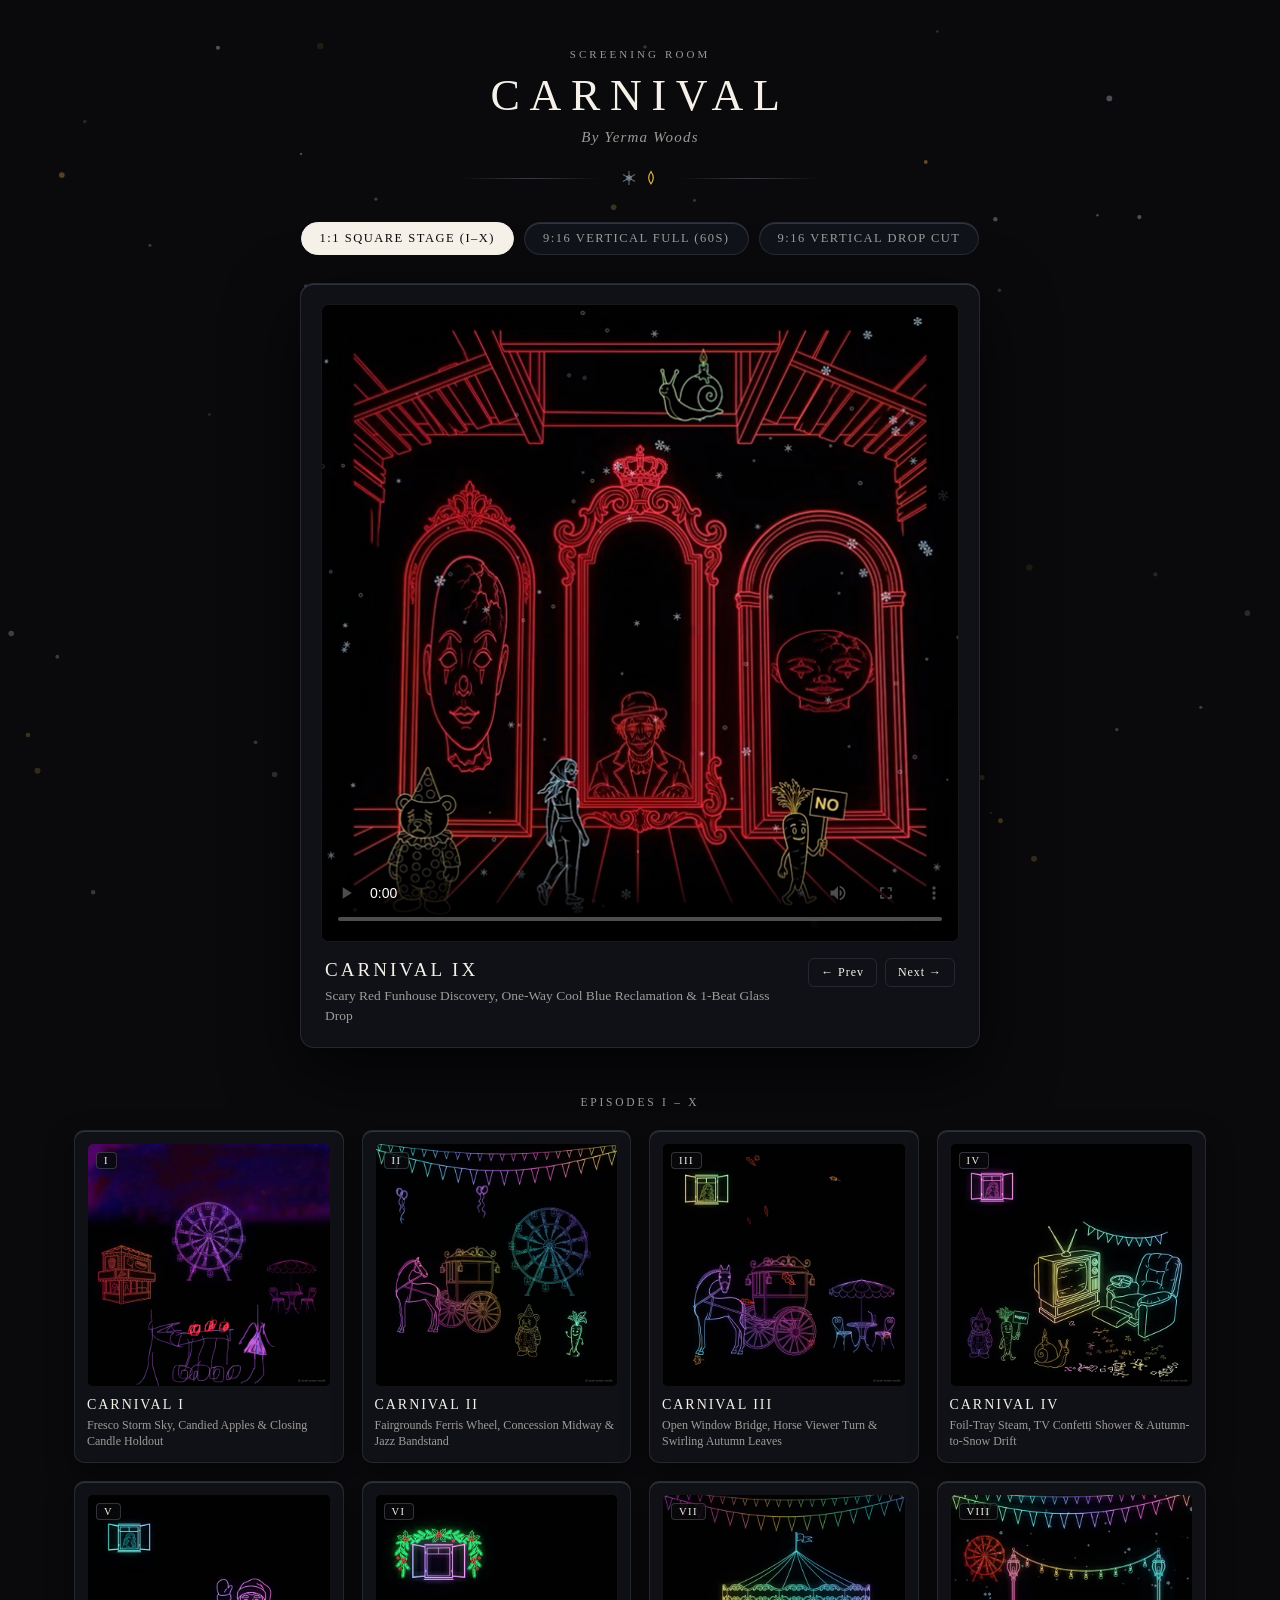
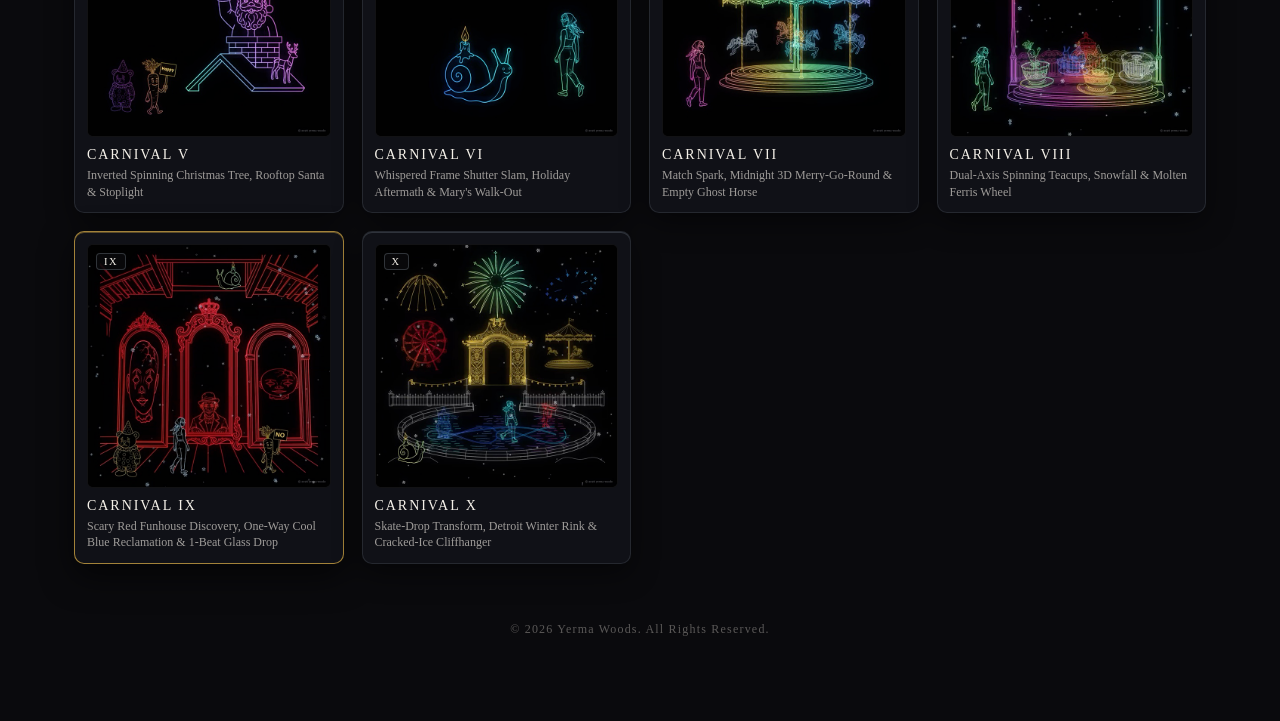
==== carnival/index.html @ bf625c9c "Add unlisted /carnival/ screening room (Carnival I-X)" ====
<!DOCTYPE html>
<html lang="en">
<head>
  <meta charset="UTF-8" />
  <meta name="viewport" content="width=device-width, initial-scale=1.0" />
  <meta name="robots" content="noindex, nofollow, noarchive" />
  <title>CARNIVAL — Screening Room | Yerma Woods</title>
  <meta name="description" content="Private Screening Room for CARNIVAL I–X by Yerma Woods." />
  <meta property="og:title" content="CARNIVAL — Screening Room | Yerma Woods" />
  <meta property="og:description" content="Music-first hollow-line chiaroscuro animation series by Yerma Woods." />
  <meta property="og:type" content="website" />
  <meta property="og:url" content="https://quietprotest.org/carnival/" />
  <meta property="og:image" content="https://quietprotest.org/carnival/posters/sq_IX.jpg" />
  <style>
    :root {
      --bg: #0a0a0d;
      --card-bg: #101117;
      --ink: #f5f1e9;
      --muted: rgba(245, 241, 233, 0.62);
      --faint: rgba(245, 241, 233, 0.34);
      --frost-rim: rgba(210, 228, 245, 0.16);
      --frost-border: rgba(210, 228, 245, 0.11);
      --gold: #e8b84b;
      --ice: #8ec8ff;
    }

    * { box-sizing: border-box; margin: 0; padding: 0; }

    body {
      background: var(--bg);
      color: var(--ink);
      font-family: Georgia, "Times New Roman", serif;
      min-height: 100vh;
      overflow-x: hidden;
      -webkit-font-smoothing: antialiased;
    }

    #fireflyCanvas {
      position: fixed;
      inset: 0;
      width: 100vw;
      height: 100vh;
      pointer-events: none;
      z-index: 0;
      opacity: 0.85;
      transition: opacity 0.6s ease;
    }
    body.is-playing #fireflyCanvas {
      opacity: 0.18;
    }

    .shell {
      position: relative;
      z-index: 1;
      max-width: 1180px;
      margin: 0 auto;
      padding: 48px 24px 84px;
    }

    header {
      text-align: center;
      margin-bottom: 34px;
    }

    .eyebrow {
      font-size: 11px;
      letter-spacing: 0.28em;
      text-transform: uppercase;
      color: var(--muted);
      margin-bottom: 10px;
    }

    h1 {
      font-weight: normal;
      font-size: clamp(28px, 4.5vw, 44px);
      letter-spacing: 0.22em;
      color: var(--ink);
      margin-bottom: 8px;
    }

    .byline {
      font-size: 15px;
      letter-spacing: 0.08em;
      color: var(--muted);
      font-style: italic;
    }

    .filigree {
      display: flex;
      align-items: center;
      justify-content: center;
      gap: 16px;
      margin: 22px auto 0;
      max-width: 360px;
      color: rgba(210, 228, 245, 0.42);
    }
    .filigree::before,
    .filigree::after {
      content: "";
      flex: 1;
      height: 1px;
      background: linear-gradient(90deg, transparent, rgba(210, 228, 245, 0.24), transparent);
    }

    .controls-bar {
      display: flex;
      flex-wrap: wrap;
      justify-content: center;
      align-items: center;
      gap: 10px;
      margin-bottom: 28px;
    }

    .pill-btn {
      background: rgba(18, 20, 28, 0.88);
      color: var(--muted);
      border: 1px solid var(--frost-border);
      box-shadow: inset 0 1px 0 var(--frost-rim);
      border-radius: 999px;
      padding: 8px 18px;
      font-family: inherit;
      font-size: 12.5px;
      letter-spacing: 0.12em;
      text-transform: uppercase;
      cursor: pointer;
      transition: all 0.2s ease;
    }
    .pill-btn:hover {
      color: var(--ink);
      border-color: rgba(210, 228, 245, 0.34);
    }
    .pill-btn.active {
      color: var(--bg);
      background: var(--ink);
      border-color: var(--ink);
    }

    .theater-card {
      max-width: 680px;
      margin: 0 auto 48px;
      background: var(--card-bg);
      border: 1px solid var(--frost-border);
      box-shadow: inset 0 1px 0 var(--frost-rim), 0 26px 70px rgba(0, 0, 0, 0.72);
      border-radius: 14px;
      padding: 20px 20px 22px;
      transition: max-width 0.28s ease;
    }
    .theater-card.vertical-stage {
      max-width: 410px;
    }

    .stage-frame {
      position: relative;
      width: 100%;
      aspect-ratio: 1 / 1;
      background: #050507;
      border-radius: 8px;
      overflow: hidden;
      border: 1px solid rgba(255, 255, 255, 0.07);
    }
    .theater-card.vertical-stage .stage-frame {
      aspect-ratio: 9 / 16;
    }

    .stage-frame video {
      width: 100%;
      height: 100%;
      display: block;
      object-fit: contain;
      background: #050507;
    }

    .stage-meta {
      display: flex;
      justify-content: space-between;
      align-items: baseline;
      gap: 16px;
      margin-top: 16px;
      padding: 0 4px;
    }
    .stage-title {
      font-size: 19px;
      letter-spacing: 0.16em;
    }
    .stage-sub {
      font-size: 13.5px;
      color: var(--muted);
      margin-top: 5px;
      line-height: 1.45;
    }
    .stage-nav {
      display: flex;
      gap: 8px;
      flex-shrink: 0;
    }
    .nav-btn {
      background: transparent;
      color: var(--ink);
      border: 1px solid var(--frost-border);
      border-radius: 6px;
      padding: 6px 12px;
      font-family: inherit;
      font-size: 12px;
      letter-spacing: 0.08em;
      cursor: pointer;
    }
    .nav-btn:hover {
      border-color: rgba(232, 184, 75, 0.55);
      color: var(--gold);
    }

    .section-label {
      text-align: center;
      font-size: 11.5px;
      letter-spacing: 0.24em;
      text-transform: uppercase;
      color: var(--muted);
      margin-bottom: 22px;
    }

    .episode-grid {
      display: grid;
      grid-template-columns: repeat(auto-fill, minmax(215px, 1fr));
      gap: 18px;
    }

    .ep-card {
      background: var(--card-bg);
      border: 1px solid var(--frost-border);
      box-shadow: inset 0 1px 0 var(--frost-rim), 0 10px 28px rgba(0, 0, 0, 0.45);
      border-radius: 10px;
      padding: 12px;
      cursor: pointer;
      transition: transform 0.18s ease, border-color 0.18s ease;
    }
    .ep-card:hover {
      transform: translateY(-2px);
      border-color: rgba(210, 228, 245, 0.32);
    }
    .ep-card.current {
      border-color: rgba(232, 184, 75, 0.68);
      box-shadow: inset 0 1px 0 rgba(232, 184, 75, 0.35), 0 12px 32px rgba(0, 0, 0, 0.6);
    }

    .ep-thumb {
      width: 100%;
      aspect-ratio: 1 / 1;
      background: #050507;
      border-radius: 6px;
      overflow: hidden;
      margin-bottom: 10px;
      position: relative;
      border: 1px solid rgba(255, 255, 255, 0.05);
    }
    body.mode-9x16 .ep-thumb {
      aspect-ratio: 9 / 16;
    }
    .ep-thumb img {
      width: 100%;
      height: 100%;
      object-fit: cover;
      display: block;
      user-select: none;
      -webkit-user-drag: none;
    }
    .ep-badge {
      position: absolute;
      top: 8px;
      left: 8px;
      background: rgba(10, 10, 13, 0.82);
      border: 1px solid rgba(210, 228, 245, 0.2);
      border-radius: 4px;
      padding: 2px 7px;
      font-size: 10.5px;
      letter-spacing: 0.14em;
      color: var(--ink);
    }

    .ep-name {
      font-size: 14px;
      letter-spacing: 0.14em;
      margin-bottom: 4px;
    }
    .ep-note {
      font-size: 12px;
      color: var(--muted);
      line-height: 1.38;
    }

    footer {
      text-align: center;
      margin-top: 58px;
      font-size: 12px;
      letter-spacing: 0.1em;
      color: var(--faint);
    }
  </style>
</head>
<body>
  <canvas id="fireflyCanvas" aria-hidden="true"></canvas>

  <main class="shell">
    <header>
      <div class="eyebrow">Screening Room</div>
      <h1>CARNIVAL</h1>
      <div class="byline">By Yerma Woods</div>
      <div class="filigree" aria-hidden="true">
        <svg width="46" height="20" viewBox="0 0 46 20" fill="none" stroke="currentColor" stroke-width="1.15">
          <line x1="12" y1="3" x2="12" y2="17"/>
          <line x1="5.9" y1="6.5" x2="18.1" y2="13.5"/>
          <line x1="18.1" y1="6.5" x2="5.9" y2="13.5"/>
          <circle cx="12" cy="10" r="2.2"/>
          <path d="M34 3.5 C36.8 7.5, 37.5 11.2, 34 15.8 C30.5 11.2, 31.2 7.5, 34 3.5 Z" stroke="#e8b84b"/>
        </svg>
      </div>
    </header>

    <div class="controls-bar" role="group" aria-label="Format selector">
      <button class="pill-btn active" id="btnSquare" type="button">1:1 Square Stage (I–X)</button>
      <button class="pill-btn" id="btnShortFull" type="button">9:16 Vertical Full (60s)</button>
      <button class="pill-btn" id="btnShortDrop" type="button">9:16 Vertical Drop Cut</button>
    </div>

    <section class="theater-card" id="theaterCard" aria-label="Featured screening player">
      <div class="stage-frame">
        <video
          id="mainPlayer"
          controls
          controlsList="nodownload noplaybackrate"
          disablePictureInPicture
          playsinline
          preload="metadata"
          oncontextmenu="return false;"
        ></video>
      </div>
      <div class="stage-meta">
        <div>
          <div class="stage-title" id="stageTitle">CARNIVAL IX</div>
          <div class="stage-sub" id="stageSub">Scary Red Funhouse Discovery, One-Way Cool Blue Reclamation &amp; 1-Beat Glass Drop</div>
        </div>
        <div class="stage-nav">
          <button class="nav-btn" id="prevBtn" type="button">&larr; Prev</button>
          <button class="nav-btn" id="nextBtn" type="button">Next &rarr;</button>
        </div>
      </div>
    </section>

    <div class="section-label">Episodes I – X</div>
    <section class="episode-grid" id="episodeGrid"></section>

    <footer>&copy; 2026 Yerma Woods. All Rights Reserved.</footer>
  </main>

  <script>
    const EPISODES = [
      { roman: "I",    title: "CARNIVAL I",    sub: "Fresco Storm Sky, Candied Apples & Closing Candle Holdout" },
      { roman: "II",   title: "CARNIVAL II",   sub: "Fairgrounds Ferris Wheel, Concession Midway & Jazz Bandstand" },
      { roman: "III",  title: "CARNIVAL III",  sub: "Open Window Bridge, Horse Viewer Turn & Swirling Autumn Leaves" },
      { roman: "IV",   title: "CARNIVAL IV",   sub: "Foil-Tray Steam, TV Confetti Shower & Autumn-to-Snow Drift" },
      { roman: "V",    title: "CARNIVAL V",    sub: "Inverted Spinning Christmas Tree, Rooftop Santa & Stoplight" },
      { roman: "VI",   title: "CARNIVAL VI",   sub: "Whispered Frame Shutter Slam, Holiday Aftermath & Mary's Walk-Out" },
      { roman: "VII",  title: "CARNIVAL VII",  sub: "Match Spark, Midnight 3D Merry-Go-Round & Empty Ghost Horse" },
      { roman: "VIII", title: "CARNIVAL VIII", sub: "Dual-Axis Spinning Teacups, Snowfall & Molten Ferris Wheel" },
      { roman: "IX",   title: "CARNIVAL IX",   sub: "Scary Red Funhouse Discovery, One-Way Cool Blue Reclamation & 1-Beat Glass Drop" },
      { roman: "X",    title: "CARNIVAL X",    sub: "Skate-Drop Transform, Detroit Winter Rink & Cracked-Ice Cliffhanger" }
    ];

    let currentIdx = 8; // Opens directly on Episode IX
    let currentMode = "sq"; // "sq" | "vFull" | "vDrop"

    const mainPlayer = document.getElementById("mainPlayer");
    const stageTitle = document.getElementById("stageTitle");
    const stageSub = document.getElementById("stageSub");
    const theaterCard = document.getElementById("theaterCard");
    const grid = document.getElementById("episodeGrid");

    function srcFor(ep) {
      const r = ep.roman;
      const v = r === "IX" ? "?v=4" : "?v=1";
      if (currentMode === "vFull") return `videos/carnival_${r}_9x16_full.mp4${v}`;
      if (currentMode === "vDrop") return `videos/carnival_${r}_9x16_drop.mp4${v}`;
      return `videos/carnival_${r}_square.mp4${v}`;
    }

    function posterFor(ep) {
      const r = ep.roman;
      const v = r === "IX" ? "?v=4" : "?v=1";
      return currentMode === "sq" ? `posters/sq_${r}.jpg${v}` : `posters/v_${r}.jpg${v}`;
    }

    function renderGrid() {
      grid.innerHTML = "";
      EPISODES.forEach((ep, idx) => {
        const card = document.createElement("article");
        card.className = "ep-card" + (idx === currentIdx ? " current" : "");
        card.innerHTML = `
          <div class="ep-thumb">
            <img src="${posterFor(ep)}" alt="${ep.title}" loading="lazy" draggable="false" oncontextmenu="return false;" />
            <span class="ep-badge">${ep.roman}</span>
          </div>
          <div class="ep-name">${ep.title}</div>
          <div class="ep-note">${ep.sub}</div>
        `;
        card.addEventListener("click", () => selectEpisode(idx, true));
        grid.appendChild(card);
      });
    }

    function selectEpisode(idx, autoplay = false) {
      currentIdx = (idx + EPISODES.length) % EPISODES.length;
      const ep = EPISODES[currentIdx];
      stageTitle.textContent = ep.title;
      stageSub.textContent = ep.sub;
      mainPlayer.poster = posterFor(ep);
      mainPlayer.src = srcFor(ep);
      document.querySelectorAll(".ep-card").forEach((el, i) => {
        el.classList.toggle("current", i === currentIdx);
      });
      if (autoplay) {
        mainPlayer.play().catch(() => {});
      }
    }

    function setMode(mode) {
      currentMode = mode;
      const isVert = mode !== "sq";
      theaterCard.classList.toggle("vertical-stage", isVert);
      document.body.classList.toggle("mode-9x16", isVert);
      document.getElementById("btnSquare").classList.toggle("active", mode === "sq");
      document.getElementById("btnShortFull").classList.toggle("active", mode === "vFull");
      document.getElementById("btnShortDrop").classList.toggle("active", mode === "vDrop");
      renderGrid();
      selectEpisode(currentIdx, false);
    }

    document.getElementById("btnSquare").addEventListener("click", () => setMode("sq"));
    document.getElementById("btnShortFull").addEventListener("click", () => setMode("vFull"));
    document.getElementById("btnShortDrop").addEventListener("click", () => setMode("vDrop"));
    document.getElementById("prevBtn").addEventListener("click", () => selectEpisode(currentIdx - 1, true));
    document.getElementById("nextBtn").addEventListener("click", () => selectEpisode(currentIdx + 1, true));

    mainPlayer.addEventListener("play", () => document.body.classList.add("is-playing"));
    mainPlayer.addEventListener("pause", () => document.body.classList.remove("is-playing"));
    mainPlayer.addEventListener("ended", () => {
      document.body.classList.remove("is-playing");
      if (currentIdx < EPISODES.length - 1) selectEpisode(currentIdx + 1, true);
    });

    renderGrid();
    selectEpisode(currentIdx, false);

    (function initAmbient() {
      if (window.matchMedia && window.matchMedia("(prefers-reduced-motion: reduce)").matches) return;
      const canvas = document.getElementById("fireflyCanvas");
      const ctx = canvas.getContext("2d");
      let W = (canvas.width = window.innerWidth);
      let H = (canvas.height = window.innerHeight);
      window.addEventListener("resize", () => {
        W = canvas.width = window.innerWidth;
        H = canvas.height = window.innerHeight;
      });

      const particles = Array.from({ length: 54 }, (_, i) => {
        const isSnow = i % 3 !== 0;
        return {
          isSnow,
          x: Math.random() * W,
          y: Math.random() * H,
          r: isSnow ? 1.1 + Math.random() * 1.9 : 1.2 + Math.random() * 2.1,
          vy: isSnow ? 0.28 + Math.random() * 0.45 : -(0.16 + Math.random() * 0.28),
          vx: (Math.random() - 0.5) * 0.22,
          phase: Math.random() * Math.PI * 2,
          alpha: isSnow ? 0.22 + Math.random() * 0.34 : 0.18 + Math.random() * 0.32
        };
      });

      function tick(ts) {
        if (!document.body.classList.contains("is-playing")) {
          ctx.clearRect(0, 0, W, H);
          const t = ts * 0.001;
          for (const p of particles) {
            p.x += p.vx + Math.sin(t * 0.7 + p.phase) * 0.16;
            p.y += p.vy;
            if (p.y > H + 8) p.y = -8;
            if (p.y < -8) p.y = H + 8;
            if (p.x > W + 8) p.x = -8;
            if (p.x < -8) p.x = W + 8;
            const pulse = 0.72 + 0.28 * Math.sin(t * 1.4 + p.phase);
            ctx.beginPath();
            ctx.arc(p.x, p.y, p.r, 0, Math.PI * 2);
            ctx.fillStyle = p.isSnow
              ? `rgba(226, 238, 255, ${(p.alpha * pulse).toFixed(3)})`
              : `rgba(236, 184, 82, ${(p.alpha * pulse).toFixed(3)})`;
            ctx.fill();
          }
        }
        requestAnimationFrame(tick);
      }
      requestAnimationFrame(tick);
    })();
  </script>
</body>
</html>
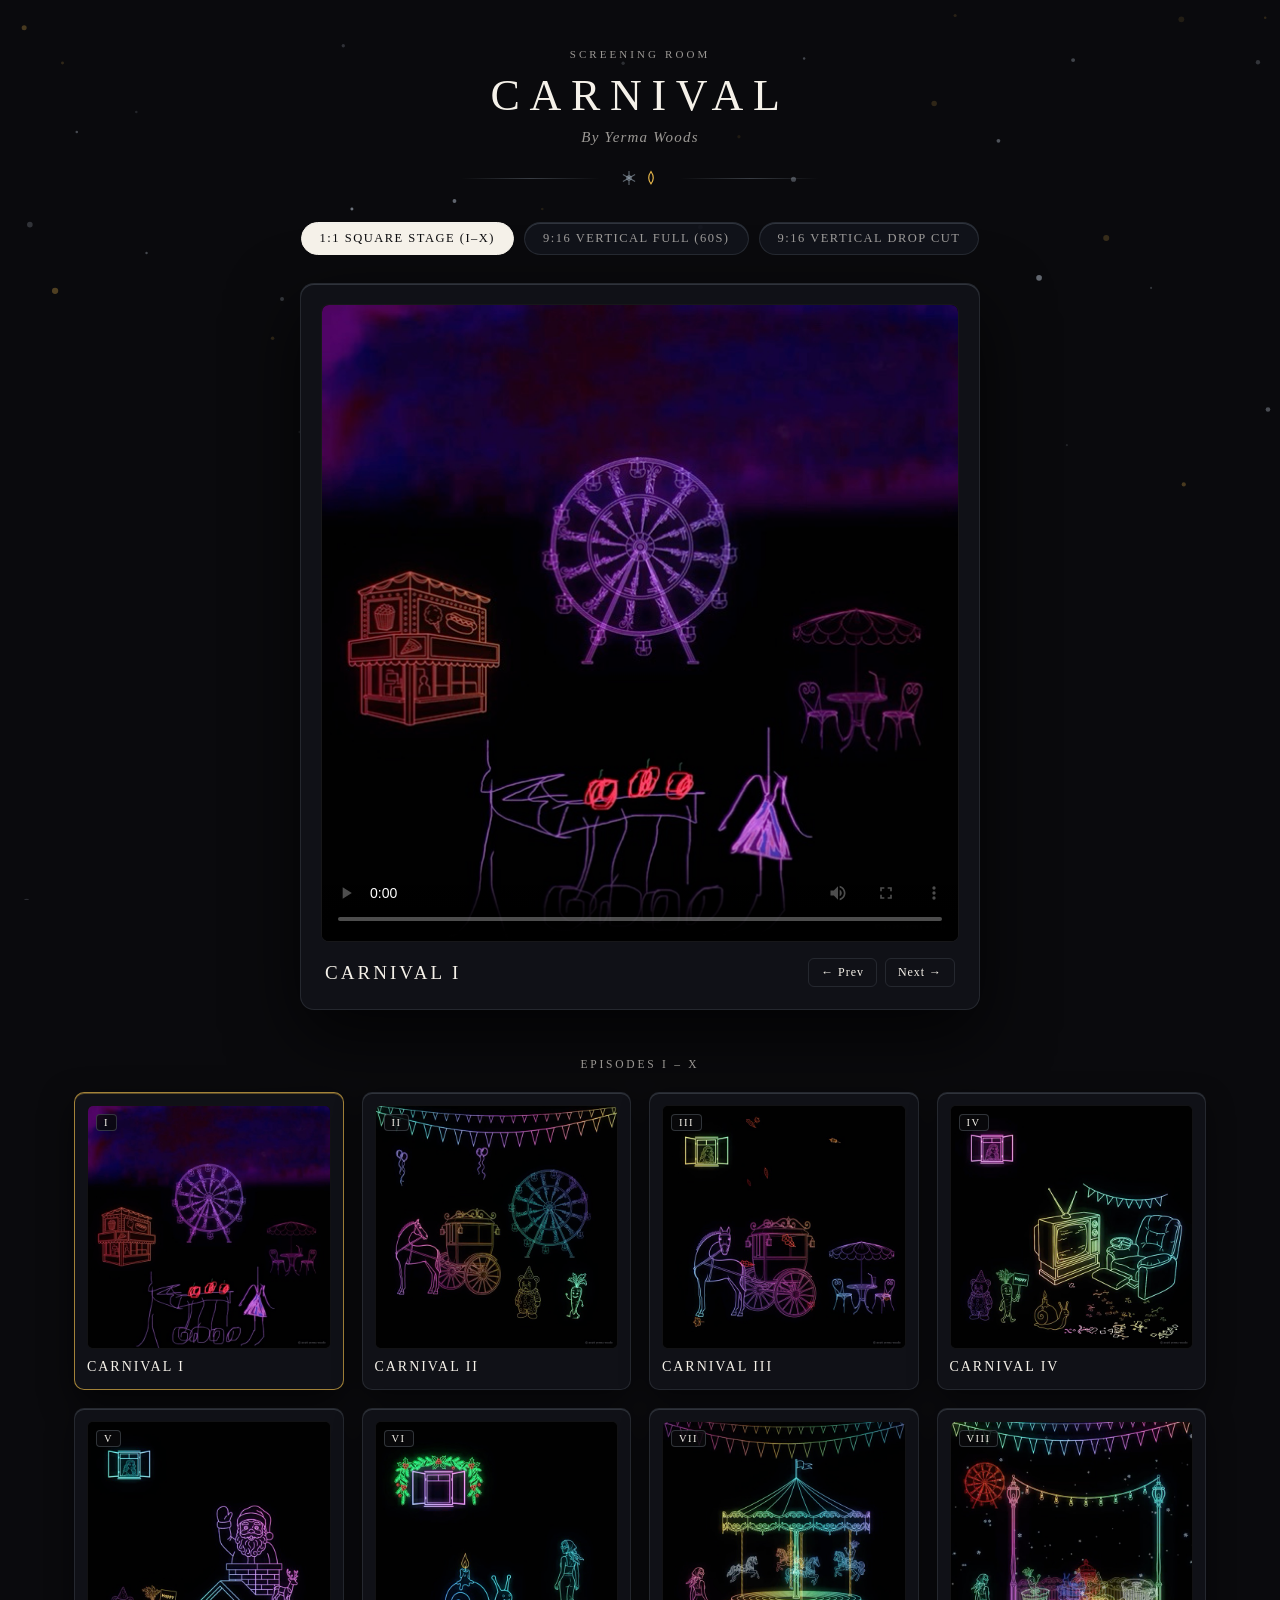
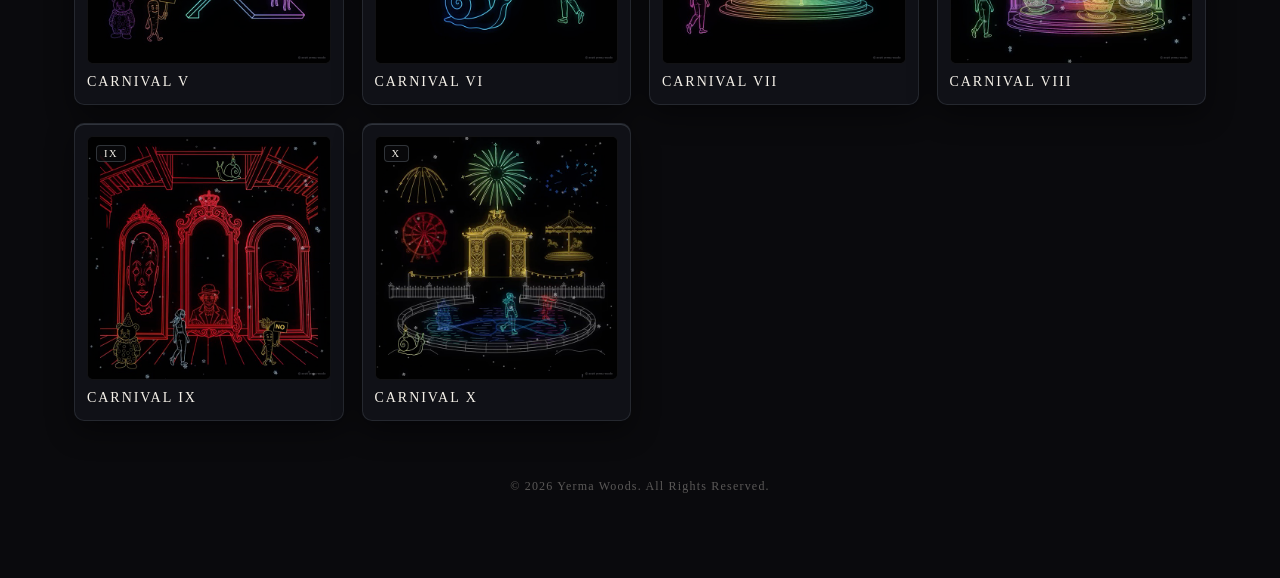
==== commit c701f412: "Update Carnival screening room: title-only cards, Schema.org VideoObject JSON-LD, and indexable SEO" ====
--- a/carnival/index.html
+++ b/carnival/index.html
@@ -3,14 +3,153 @@
 <head>
   <meta charset="UTF-8" />
   <meta name="viewport" content="width=device-width, initial-scale=1.0" />
-  <meta name="robots" content="noindex, nofollow, noarchive" />
+  <meta name="robots" content="index, follow" />
+  <link rel="canonical" href="https://quietprotest.org/carnival/" />
   <title>CARNIVAL — Screening Room | Yerma Woods</title>
-  <meta name="description" content="Private Screening Room for CARNIVAL I–X by Yerma Woods." />
-  <meta property="og:title" content="CARNIVAL — Screening Room | Yerma Woods" />
-  <meta property="og:description" content="Music-first hollow-line chiaroscuro animation series by Yerma Woods." />
+  <meta name="author" content="Yerma Woods" />
+  <meta name="copyright" content="© 2026 Yerma Woods. All Rights Reserved." />
+  <meta name="description" id="metaDescription" content="CARNIVAL (Episodes I–X) by Yerma Woods — standalone music-first hollow-line chiaroscuro neon animation series spanning dark brass, midnight fairground noir, and Detroit winter." />
+  <meta name="keywords" content="Yerma Woods, Carnival, hollow-line animation, chiaroscuro animation, music-first animation, independent animation, Detroit winter" />
+  <meta property="og:site_name" content="Yerma Woods — Screening Room" />
+  <meta property="og:title" id="ogTitle" content="CARNIVAL — Screening Room | Yerma Woods" />
+  <meta property="og:description" id="ogDescription" content="CARNIVAL (Episodes I–X) by Yerma Woods — standalone music-first hollow-line chiaroscuro neon animation series." />
   <meta property="og:type" content="website" />
   <meta property="og:url" content="https://quietprotest.org/carnival/" />
-  <meta property="og:image" content="https://quietprotest.org/carnival/posters/sq_IX.jpg" />
+  <meta property="og:image" id="ogImage" content="https://quietprotest.org/carnival/posters/sq_I.jpg" />
+  <meta name="twitter:card" content="summary_large_image" />
+  <meta name="twitter:title" id="twTitle" content="CARNIVAL — Screening Room | Yerma Woods" />
+  <meta name="twitter:description" id="twDescription" content="CARNIVAL (Episodes I–X) by Yerma Woods — standalone music-first hollow-line chiaroscuro neon animation series." />
+  <meta name="twitter:image" id="twImage" content="https://quietprotest.org/carnival/posters/sq_I.jpg" />
+  <script type="application/ld+json">
+  {
+    "@context": "https://schema.org",
+    "@type": "CreativeWorkSeries",
+    "name": "CARNIVAL",
+    "url": "https://quietprotest.org/carnival/",
+    "creator": {
+      "@type": "Person",
+      "name": "Yerma Woods"
+    },
+    "copyrightHolder": {
+      "@type": "Person",
+      "name": "Yerma Woods"
+    },
+    "copyrightYear": 2026,
+    "description": "Standalone music-first, beat-synced sparse hollow-line chiaroscuro neon animation series by Yerma Woods across ten square and vertical movements.",
+    "hasPart": [
+      {
+        "@type": "VideoObject",
+        "position": 1,
+        "name": "CARNIVAL I",
+        "description": "Fresco Storm Sky, Candied Apples & Closing Candle Holdout",
+        "thumbnailUrl": "https://quietprotest.org/carnival/posters/sq_I.jpg",
+        "contentUrl": "https://quietprotest.org/carnival/videos/carnival_I_square.mp4",
+        "uploadDate": "2026-11-25",
+        "duration": "PT1M",
+        "creator": { "@type": "Person", "name": "Yerma Woods" }
+      },
+      {
+        "@type": "VideoObject",
+        "position": 2,
+        "name": "CARNIVAL II",
+        "description": "Fairgrounds Ferris Wheel, Concession Midway & Jazz Bandstand",
+        "thumbnailUrl": "https://quietprotest.org/carnival/posters/sq_II.jpg",
+        "contentUrl": "https://quietprotest.org/carnival/videos/carnival_II_square.mp4",
+        "uploadDate": "2026-11-25",
+        "duration": "PT1M",
+        "creator": { "@type": "Person", "name": "Yerma Woods" }
+      },
+      {
+        "@type": "VideoObject",
+        "position": 3,
+        "name": "CARNIVAL III",
+        "description": "Open Window Bridge, Horse Viewer Turn & Swirling Autumn Leaves",
+        "thumbnailUrl": "https://quietprotest.org/carnival/posters/sq_III.jpg",
+        "contentUrl": "https://quietprotest.org/carnival/videos/carnival_III_square.mp4",
+        "uploadDate": "2026-11-25",
+        "duration": "PT1M",
+        "creator": { "@type": "Person", "name": "Yerma Woods" }
+      },
+      {
+        "@type": "VideoObject",
+        "position": 4,
+        "name": "CARNIVAL IV",
+        "description": "Foil-Tray Steam, TV Confetti Shower & Autumn-to-Snow Drift",
+        "thumbnailUrl": "https://quietprotest.org/carnival/posters/sq_IV.jpg",
+        "contentUrl": "https://quietprotest.org/carnival/videos/carnival_IV_square.mp4",
+        "uploadDate": "2026-11-25",
+        "duration": "PT1M",
+        "creator": { "@type": "Person", "name": "Yerma Woods" }
+      },
+      {
+        "@type": "VideoObject",
+        "position": 5,
+        "name": "CARNIVAL V",
+        "description": "Inverted Spinning Christmas Tree, Rooftop Santa & Stoplight",
+        "thumbnailUrl": "https://quietprotest.org/carnival/posters/sq_V.jpg",
+        "contentUrl": "https://quietprotest.org/carnival/videos/carnival_V_square.mp4",
+        "uploadDate": "2026-11-25",
+        "duration": "PT1M",
+        "creator": { "@type": "Person", "name": "Yerma Woods" }
+      },
+      {
+        "@type": "VideoObject",
+        "position": 6,
+        "name": "CARNIVAL VI",
+        "description": "Whispered Frame Shutter Slam, Holiday Aftermath & Mary's Walk-Out",
+        "thumbnailUrl": "https://quietprotest.org/carnival/posters/sq_VI.jpg",
+        "contentUrl": "https://quietprotest.org/carnival/videos/carnival_VI_square.mp4",
+        "uploadDate": "2026-11-25",
+        "duration": "PT1M",
+        "creator": { "@type": "Person", "name": "Yerma Woods" }
+      },
+      {
+        "@type": "VideoObject",
+        "position": 7,
+        "name": "CARNIVAL VII",
+        "description": "Match Spark, Midnight 3D Merry-Go-Round & Empty Ghost Horse",
+        "thumbnailUrl": "https://quietprotest.org/carnival/posters/sq_VII.jpg",
+        "contentUrl": "https://quietprotest.org/carnival/videos/carnival_VII_square.mp4",
+        "uploadDate": "2026-11-25",
+        "duration": "PT1M",
+        "creator": { "@type": "Person", "name": "Yerma Woods" }
+      },
+      {
+        "@type": "VideoObject",
+        "position": 8,
+        "name": "CARNIVAL VIII",
+        "description": "Dual-Axis Spinning Teacups, Snowfall & Molten Ferris Wheel",
+        "thumbnailUrl": "https://quietprotest.org/carnival/posters/sq_VIII.jpg",
+        "contentUrl": "https://quietprotest.org/carnival/videos/carnival_VIII_square.mp4",
+        "uploadDate": "2026-11-25",
+        "duration": "PT1M",
+        "creator": { "@type": "Person", "name": "Yerma Woods" }
+      },
+      {
+        "@type": "VideoObject",
+        "position": 9,
+        "name": "CARNIVAL IX",
+        "description": "Scary Red Funhouse Discovery, One-Way Cool Blue Reclamation & 1-Beat Glass Drop",
+        "thumbnailUrl": "https://quietprotest.org/carnival/posters/sq_IX.jpg",
+        "contentUrl": "https://quietprotest.org/carnival/videos/carnival_IX_square.mp4",
+        "uploadDate": "2026-11-25",
+        "duration": "PT1M",
+        "creator": { "@type": "Person", "name": "Yerma Woods" }
+      },
+      {
+        "@type": "VideoObject",
+        "position": 10,
+        "name": "CARNIVAL X",
+        "description": "Skate-Drop Transform, Detroit Winter Rink & Cracked-Ice Cliffhanger",
+        "thumbnailUrl": "https://quietprotest.org/carnival/posters/sq_X.jpg",
+        "contentUrl": "https://quietprotest.org/carnival/videos/carnival_X_square.mp4",
+        "uploadDate": "2026-11-25",
+        "duration": "PT1M",
+        "creator": { "@type": "Person", "name": "Yerma Woods" }
+      }
+    ]
+  }
+  </script>
   <style>
     :root {
       --bg: #0a0a0d;
@@ -173,7 +312,7 @@
     .stage-meta {
       display: flex;
       justify-content: space-between;
-      align-items: baseline;
+      align-items: center;
       gap: 16px;
       margin-top: 16px;
       padding: 0 4px;
@@ -181,12 +320,6 @@
     .stage-title {
       font-size: 19px;
       letter-spacing: 0.16em;
-    }
-    .stage-sub {
-      font-size: 13.5px;
-      color: var(--muted);
-      margin-top: 5px;
-      line-height: 1.45;
     }
     .stage-nav {
       display: flex;
@@ -279,12 +412,7 @@
     .ep-name {
       font-size: 14px;
       letter-spacing: 0.14em;
-      margin-bottom: 4px;
-    }
-    .ep-note {
-      font-size: 12px;
-      color: var(--muted);
-      line-height: 1.38;
+      margin-bottom: 2px;
     }
 
     footer {
@@ -334,10 +462,7 @@
         ></video>
       </div>
       <div class="stage-meta">
-        <div>
-          <div class="stage-title" id="stageTitle">CARNIVAL IX</div>
-          <div class="stage-sub" id="stageSub">Scary Red Funhouse Discovery, One-Way Cool Blue Reclamation &amp; 1-Beat Glass Drop</div>
-        </div>
+        <div class="stage-title" id="stageTitle">CARNIVAL I</div>
         <div class="stage-nav">
           <button class="nav-btn" id="prevBtn" type="button">&larr; Prev</button>
           <button class="nav-btn" id="nextBtn" type="button">Next &rarr;</button>
@@ -365,14 +490,24 @@
       { roman: "X",    title: "CARNIVAL X",    sub: "Skate-Drop Transform, Detroit Winter Rink & Cracked-Ice Cliffhanger" }
     ];
 
-    let currentIdx = 8; // Opens directly on Episode IX
+    let currentIdx = 0;
     let currentMode = "sq"; // "sq" | "vFull" | "vDrop"
 
     const mainPlayer = document.getElementById("mainPlayer");
     const stageTitle = document.getElementById("stageTitle");
-    const stageSub = document.getElementById("stageSub");
     const theaterCard = document.getElementById("theaterCard");
     const grid = document.getElementById("episodeGrid");
+    const metaDescEl = document.getElementById("metaDescription");
+    const ogTitleEl = document.getElementById("ogTitle");
+    const ogDescEl = document.getElementById("ogDescription");
+    const ogImageEl = document.getElementById("ogImage");
+    const twTitleEl = document.getElementById("twTitle");
+    const twDescEl = document.getElementById("twDescription");
+    const twImageEl = document.getElementById("twImage");
+
+    const hashRoman = window.location.hash.replace("#", "").trim().toUpperCase();
+    const hashMatch = EPISODES.findIndex((ep) => ep.roman === hashRoman);
+    if (hashMatch >= 0) currentIdx = hashMatch;
 
     function srcFor(ep) {
       const r = ep.roman;
@@ -393,13 +528,14 @@
       EPISODES.forEach((ep, idx) => {
         const card = document.createElement("article");
         card.className = "ep-card" + (idx === currentIdx ? " current" : "");
+        card.dataset.description = ep.sub;
+        card.setAttribute("aria-label", `${ep.title} — ${ep.sub}`);
         card.innerHTML = `
           <div class="ep-thumb">
-            <img src="${posterFor(ep)}" alt="${ep.title}" loading="lazy" draggable="false" oncontextmenu="return false;" />
+            <img src="${posterFor(ep)}" alt="${ep.title} — ${ep.sub}" loading="lazy" draggable="false" oncontextmenu="return false;" />
             <span class="ep-badge">${ep.roman}</span>
           </div>
           <div class="ep-name">${ep.title}</div>
-          <div class="ep-note">${ep.sub}</div>
         `;
         card.addEventListener("click", () => selectEpisode(idx, true));
         grid.appendChild(card);
@@ -410,9 +546,20 @@
       currentIdx = (idx + EPISODES.length) % EPISODES.length;
       const ep = EPISODES[currentIdx];
       stageTitle.textContent = ep.title;
-      stageSub.textContent = ep.sub;
+      mainPlayer.setAttribute("aria-label", `${ep.title} — ${ep.sub}`);
       mainPlayer.poster = posterFor(ep);
       mainPlayer.src = srcFor(ep);
+      const fullTitle = `${ep.title} — CARNIVAL | Yerma Woods`;
+      const fullDesc = `${ep.title} by Yerma Woods: ${ep.sub}.`;
+      const absPoster = `https://quietprotest.org/carnival/posters/sq_${ep.roman}.jpg`;
+      document.title = fullTitle;
+      if (metaDescEl) metaDescEl.setAttribute("content", fullDesc);
+      if (ogTitleEl) ogTitleEl.setAttribute("content", fullTitle);
+      if (ogDescEl) ogDescEl.setAttribute("content", fullDesc);
+      if (ogImageEl) ogImageEl.setAttribute("content", absPoster);
+      if (twTitleEl) twTitleEl.setAttribute("content", fullTitle);
+      if (twDescEl) twDescEl.setAttribute("content", fullDesc);
+      if (twImageEl) twImageEl.setAttribute("content", absPoster);
       document.querySelectorAll(".ep-card").forEach((el, i) => {
         el.classList.toggle("current", i === currentIdx);
       });
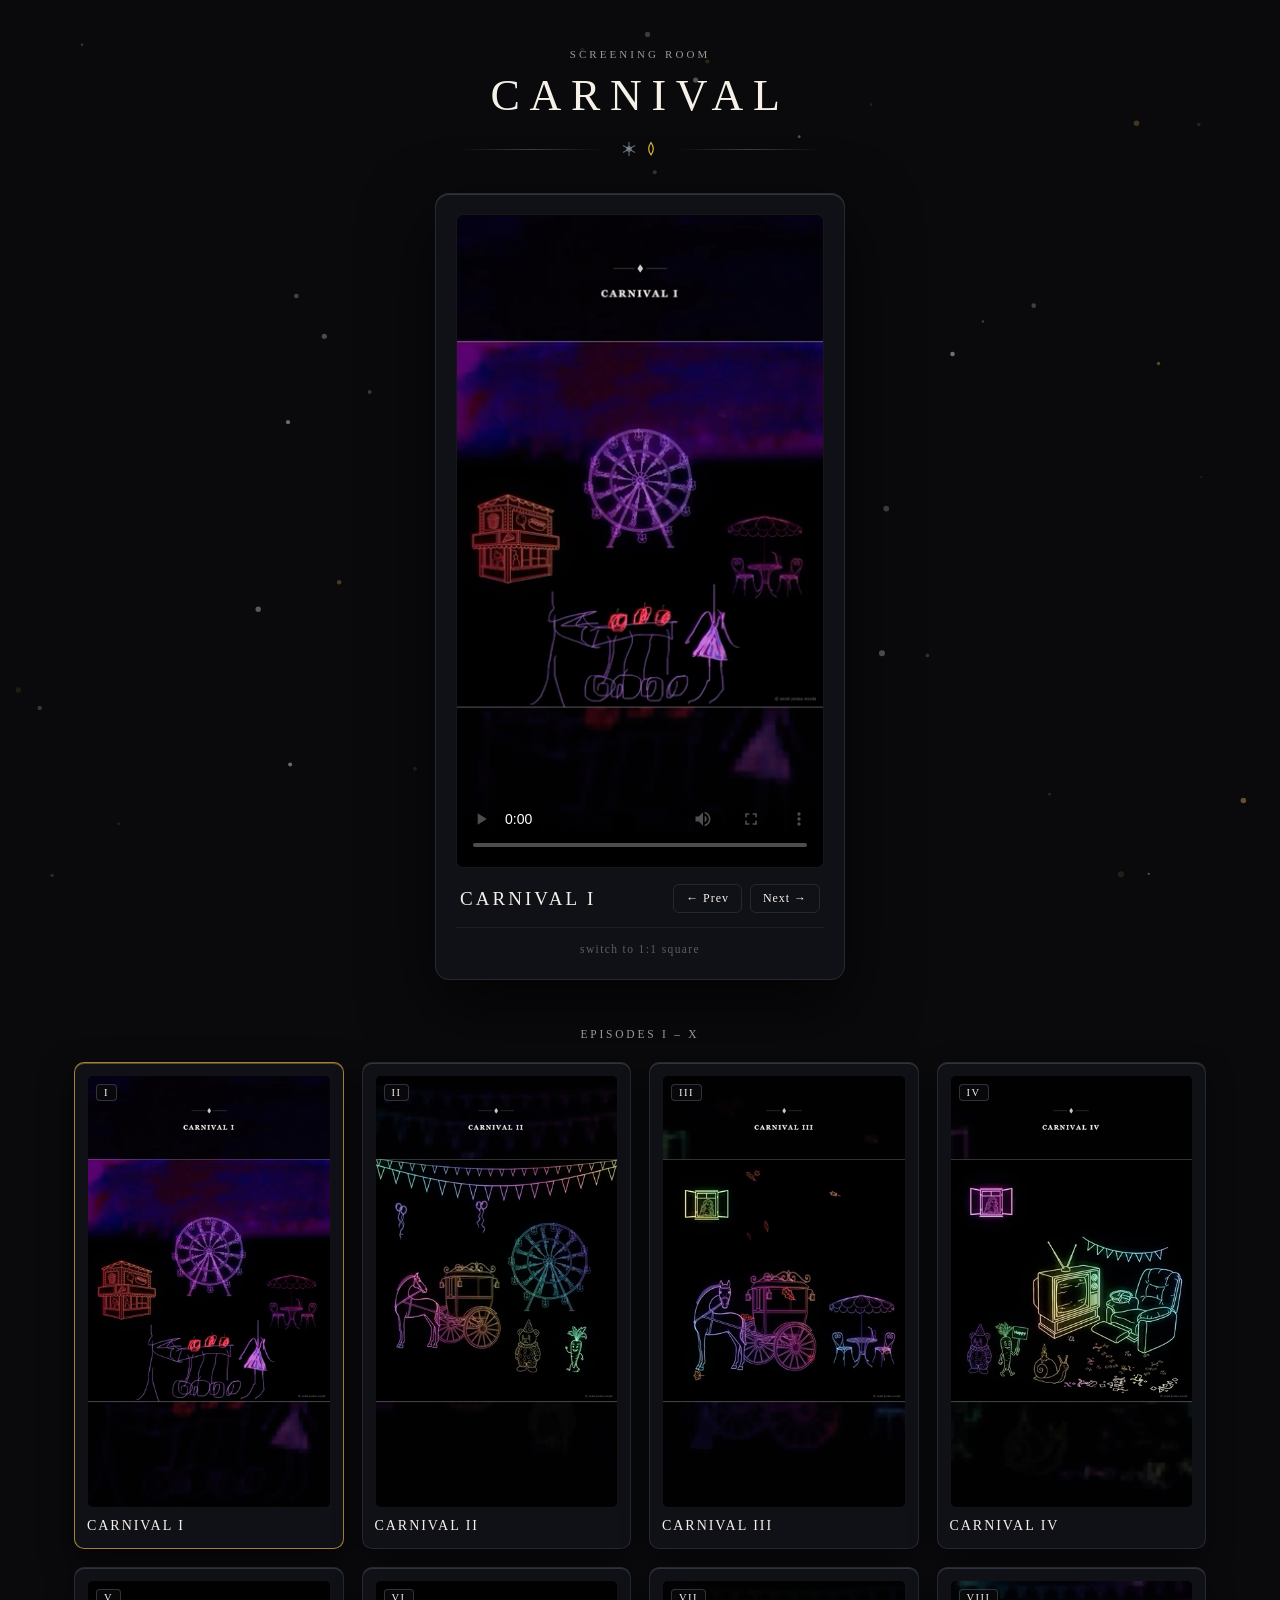
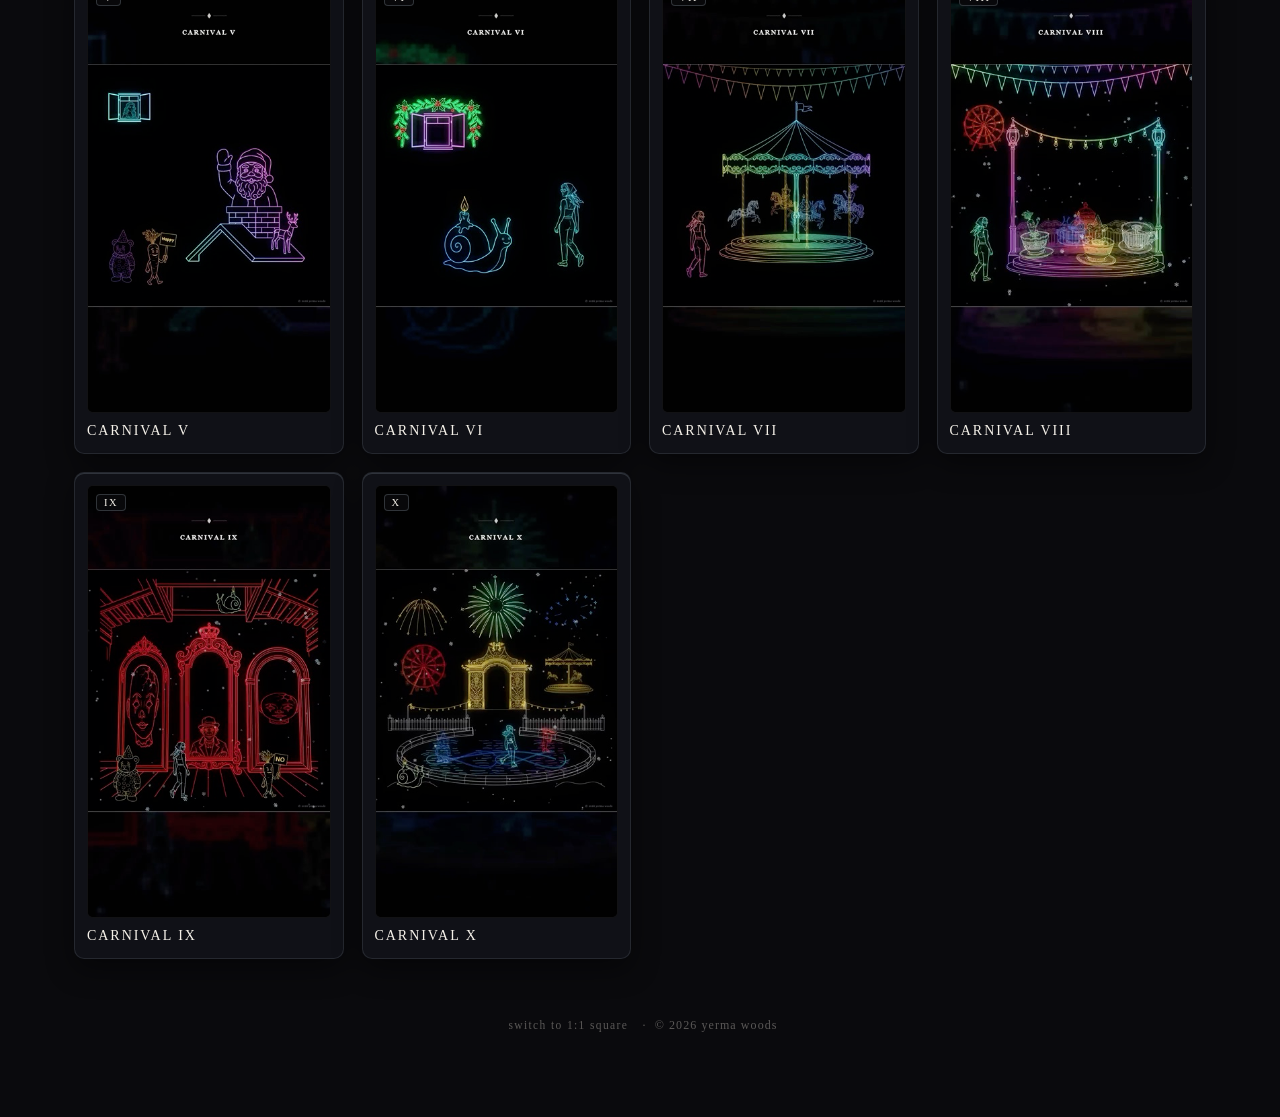
==== commit 393e9718: "Remove prominent BY YERMA WOODS header, use understated lowercase yerma woods footer, and set Carniv" ====
--- a/carnival/index.html
+++ b/carnival/index.html
@@ -5,9 +5,9 @@
   <meta name="viewport" content="width=device-width, initial-scale=1.0" />
   <meta name="robots" content="index, follow" />
   <link rel="canonical" href="https://quietprotest.org/carnival/" />
-  <title>CARNIVAL — Screening Room | Yerma Woods</title>
-  <meta name="author" content="Yerma Woods" />
-  <meta name="copyright" content="© 2026 Yerma Woods. All Rights Reserved." />
+  <title>CARNIVAL — Screening Room</title>
+  <meta name="author" content="yerma woods" />
+  <meta name="copyright" content="© 2026 yerma woods" />
   <meta name="description" id="metaDescription" content="CARNIVAL (Episodes I–X) by Yerma Woods — standalone music-first hollow-line chiaroscuro neon animation series spanning dark brass, midnight fairground noir, and Detroit winter." />
   <meta name="keywords" content="Yerma Woods, Carnival, hollow-line animation, chiaroscuro animation, music-first animation, independent animation, Detroit winter" />
   <meta property="og:site_name" content="Yerma Woods — Screening Room" />
@@ -214,14 +214,7 @@
       font-size: clamp(28px, 4.5vw, 44px);
       letter-spacing: 0.22em;
       color: var(--ink);
-      margin-bottom: 8px;
-    }
-
-    .byline {
-      font-size: 15px;
-      letter-spacing: 0.08em;
-      color: var(--muted);
-      font-style: italic;
+      margin-bottom: 4px;
     }
 
     .filigree {
@@ -229,7 +222,7 @@
       align-items: center;
       justify-content: center;
       gap: 16px;
-      margin: 22px auto 0;
+      margin: 18px auto 0;
       max-width: 360px;
       color: rgba(210, 228, 245, 0.42);
     }
@@ -239,39 +232,6 @@
       flex: 1;
       height: 1px;
       background: linear-gradient(90deg, transparent, rgba(210, 228, 245, 0.24), transparent);
-    }
-
-    .controls-bar {
-      display: flex;
-      flex-wrap: wrap;
-      justify-content: center;
-      align-items: center;
-      gap: 10px;
-      margin-bottom: 28px;
-    }
-
-    .pill-btn {
-      background: rgba(18, 20, 28, 0.88);
-      color: var(--muted);
-      border: 1px solid var(--frost-border);
-      box-shadow: inset 0 1px 0 var(--frost-rim);
-      border-radius: 999px;
-      padding: 8px 18px;
-      font-family: inherit;
-      font-size: 12.5px;
-      letter-spacing: 0.12em;
-      text-transform: uppercase;
-      cursor: pointer;
-      transition: all 0.2s ease;
-    }
-    .pill-btn:hover {
-      color: var(--ink);
-      border-color: rgba(210, 228, 245, 0.34);
-    }
-    .pill-btn.active {
-      color: var(--bg);
-      background: var(--ink);
-      border-color: var(--ink);
     }
 
     .theater-card {
@@ -340,6 +300,28 @@
     .nav-btn:hover {
       border-color: rgba(232, 184, 75, 0.55);
       color: var(--gold);
+    }
+
+    .stage-format-foot {
+      margin-top: 14px;
+      padding-top: 11px;
+      border-top: 1px solid rgba(210, 228, 245, 0.07);
+      text-align: center;
+    }
+    .format-switch-link {
+      background: none;
+      border: none;
+      color: var(--faint);
+      font-family: inherit;
+      font-size: 11.5px;
+      letter-spacing: 0.12em;
+      text-transform: lowercase;
+      cursor: pointer;
+      padding: 2px 6px;
+      transition: color 0.2s ease;
+    }
+    .format-switch-link:hover {
+      color: var(--ink);
     }
 
     .section-label {
@@ -419,19 +401,19 @@
       text-align: center;
       margin-top: 58px;
       font-size: 12px;
-      letter-spacing: 0.1em;
+      letter-spacing: 0.09em;
+      text-transform: lowercase;
       color: var(--faint);
     }
   </style>
 </head>
-<body>
+<body class="mode-9x16">
   <canvas id="fireflyCanvas" aria-hidden="true"></canvas>
 
   <main class="shell">
     <header>
       <div class="eyebrow">Screening Room</div>
       <h1>CARNIVAL</h1>
-      <div class="byline">By Yerma Woods</div>
       <div class="filigree" aria-hidden="true">
         <svg width="46" height="20" viewBox="0 0 46 20" fill="none" stroke="currentColor" stroke-width="1.15">
           <line x1="12" y1="3" x2="12" y2="17"/>
@@ -443,13 +425,7 @@
       </div>
     </header>
 
-    <div class="controls-bar" role="group" aria-label="Format selector">
-      <button class="pill-btn active" id="btnSquare" type="button">1:1 Square Stage (I–X)</button>
-      <button class="pill-btn" id="btnShortFull" type="button">9:16 Vertical Full (60s)</button>
-      <button class="pill-btn" id="btnShortDrop" type="button">9:16 Vertical Drop Cut</button>
-    </div>
-
-    <section class="theater-card" id="theaterCard" aria-label="Featured screening player">
+    <section class="theater-card vertical-stage" id="theaterCard" aria-label="Featured screening player">
       <div class="stage-frame">
         <video
           id="mainPlayer"
@@ -468,12 +444,19 @@
           <button class="nav-btn" id="nextBtn" type="button">Next &rarr;</button>
         </div>
       </div>
+      <div class="stage-format-foot">
+        <button class="format-switch-link" id="btnToggleFormat" type="button">switch to 1:1 square</button>
+      </div>
     </section>
 
     <div class="section-label">Episodes I – X</div>
     <section class="episode-grid" id="episodeGrid"></section>
 
-    <footer>&copy; 2026 Yerma Woods. All Rights Reserved.</footer>
+    <footer>
+      <button class="format-switch-link" id="btnFooterFormat" type="button">switch to 1:1 square</button>
+      <span aria-hidden="true">&nbsp;&middot;&nbsp;</span>
+      <span>&copy; 2026 yerma woods</span>
+    </footer>
   </main>
 
   <script>
@@ -491,12 +474,14 @@
     ];
 
     let currentIdx = 0;
-    let currentMode = "sq"; // "sq" | "vFull" | "vDrop"
+    let currentMode = "vFull"; // Default 9:16 Full ("vFull" | "sq")
 
     const mainPlayer = document.getElementById("mainPlayer");
     const stageTitle = document.getElementById("stageTitle");
     const theaterCard = document.getElementById("theaterCard");
     const grid = document.getElementById("episodeGrid");
+    const btnToggleFormat = document.getElementById("btnToggleFormat");
+    const btnFooterFormat = document.getElementById("btnFooterFormat");
     const metaDescEl = document.getElementById("metaDescription");
     const ogTitleEl = document.getElementById("ogTitle");
     const ogDescEl = document.getElementById("ogDescription");
@@ -512,15 +497,19 @@
     function srcFor(ep) {
       const r = ep.roman;
       const v = r === "IX" ? "?v=4" : "?v=1";
-      if (currentMode === "vFull") return `videos/carnival_${r}_9x16_full.mp4${v}`;
-      if (currentMode === "vDrop") return `videos/carnival_${r}_9x16_drop.mp4${v}`;
-      return `videos/carnival_${r}_square.mp4${v}`;
+      return currentMode === "vFull" ? `videos/carnival_${r}_9x16_full.mp4${v}` : `videos/carnival_${r}_square.mp4${v}`;
     }
 
     function posterFor(ep) {
       const r = ep.roman;
       const v = r === "IX" ? "?v=4" : "?v=1";
       return currentMode === "sq" ? `posters/sq_${r}.jpg${v}` : `posters/v_${r}.jpg${v}`;
+    }
+
+    function updateFormatLabels() {
+      const label = currentMode === "vFull" ? "switch to 1:1 square" : "switch to 9:16 vertical";
+      if (btnToggleFormat) btnToggleFormat.textContent = label;
+      if (btnFooterFormat) btnFooterFormat.textContent = label;
     }
 
     function renderGrid() {
@@ -542,15 +531,21 @@
       });
     }
 
-    function selectEpisode(idx, autoplay = false) {
+    function selectEpisode(idx, autoplay = false, resumeTime = null) {
       currentIdx = (idx + EPISODES.length) % EPISODES.length;
       const ep = EPISODES[currentIdx];
       stageTitle.textContent = ep.title;
       mainPlayer.setAttribute("aria-label", `${ep.title} — ${ep.sub}`);
       mainPlayer.poster = posterFor(ep);
       mainPlayer.src = srcFor(ep);
-      const fullTitle = `${ep.title} — CARNIVAL | Yerma Woods`;
-      const fullDesc = `${ep.title} by Yerma Woods: ${ep.sub}.`;
+      if (resumeTime !== null && resumeTime > 0) {
+        mainPlayer.addEventListener("loadedmetadata", function onMeta() {
+          mainPlayer.removeEventListener("loadedmetadata", onMeta);
+          mainPlayer.currentTime = Math.min(resumeTime, Math.max(0, (mainPlayer.duration || resumeTime) - 0.1));
+        });
+      }
+      const fullTitle = `${ep.title} — CARNIVAL`;
+      const fullDesc = `${ep.title} by yerma woods: ${ep.sub}.`;
       const absPoster = `https://quietprotest.org/carnival/posters/sq_${ep.roman}.jpg`;
       document.title = fullTitle;
       if (metaDescEl) metaDescEl.setAttribute("content", fullDesc);
@@ -568,21 +563,20 @@
       }
     }
 
-    function setMode(mode) {
-      currentMode = mode;
-      const isVert = mode !== "sq";
+    function toggleFormat() {
+      const wasPlaying = !mainPlayer.paused;
+      const savedTime = mainPlayer.currentTime || 0;
+      currentMode = currentMode === "vFull" ? "sq" : "vFull";
+      const isVert = currentMode === "vFull";
       theaterCard.classList.toggle("vertical-stage", isVert);
       document.body.classList.toggle("mode-9x16", isVert);
-      document.getElementById("btnSquare").classList.toggle("active", mode === "sq");
-      document.getElementById("btnShortFull").classList.toggle("active", mode === "vFull");
-      document.getElementById("btnShortDrop").classList.toggle("active", mode === "vDrop");
+      updateFormatLabels();
       renderGrid();
-      selectEpisode(currentIdx, false);
-    }
-
-    document.getElementById("btnSquare").addEventListener("click", () => setMode("sq"));
-    document.getElementById("btnShortFull").addEventListener("click", () => setMode("vFull"));
-    document.getElementById("btnShortDrop").addEventListener("click", () => setMode("vDrop"));
+      selectEpisode(currentIdx, wasPlaying, savedTime);
+    }
+
+    btnToggleFormat.addEventListener("click", toggleFormat);
+    btnFooterFormat.addEventListener("click", toggleFormat);
     document.getElementById("prevBtn").addEventListener("click", () => selectEpisode(currentIdx - 1, true));
     document.getElementById("nextBtn").addEventListener("click", () => selectEpisode(currentIdx + 1, true));
 
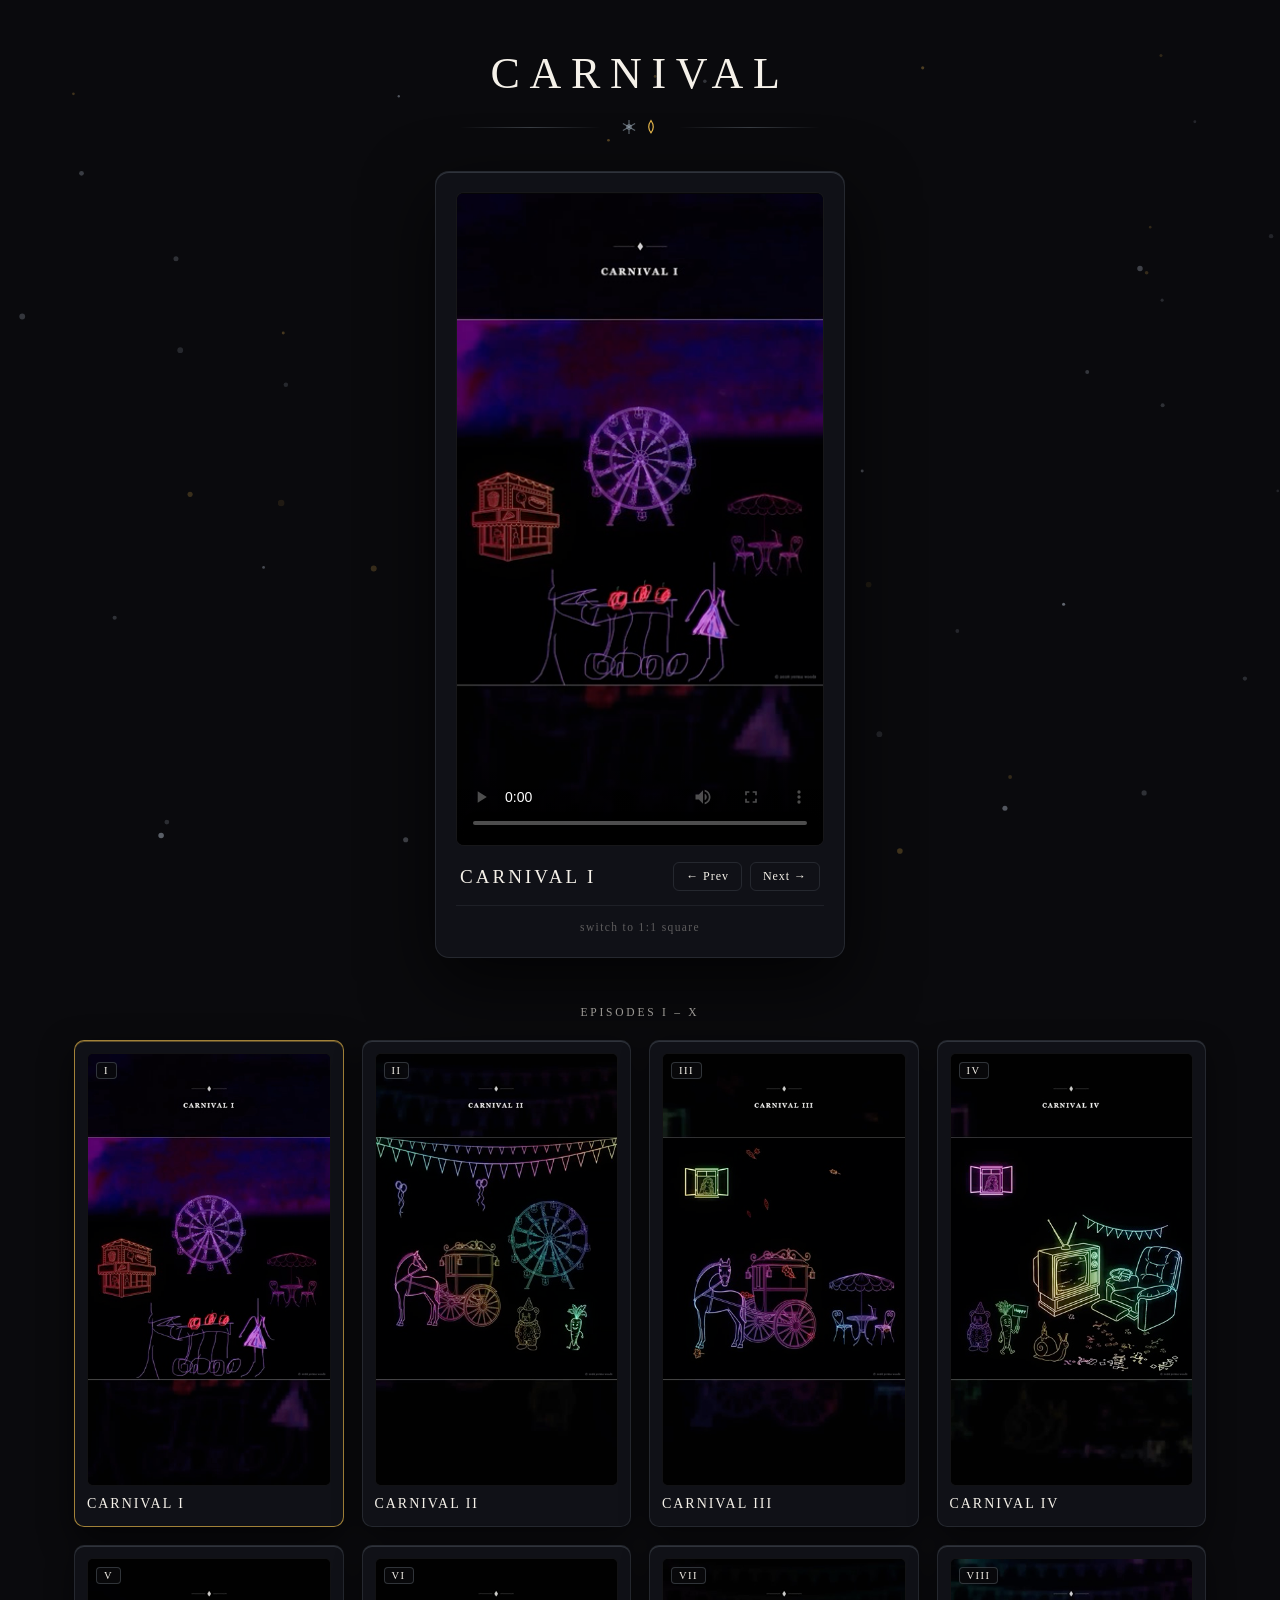
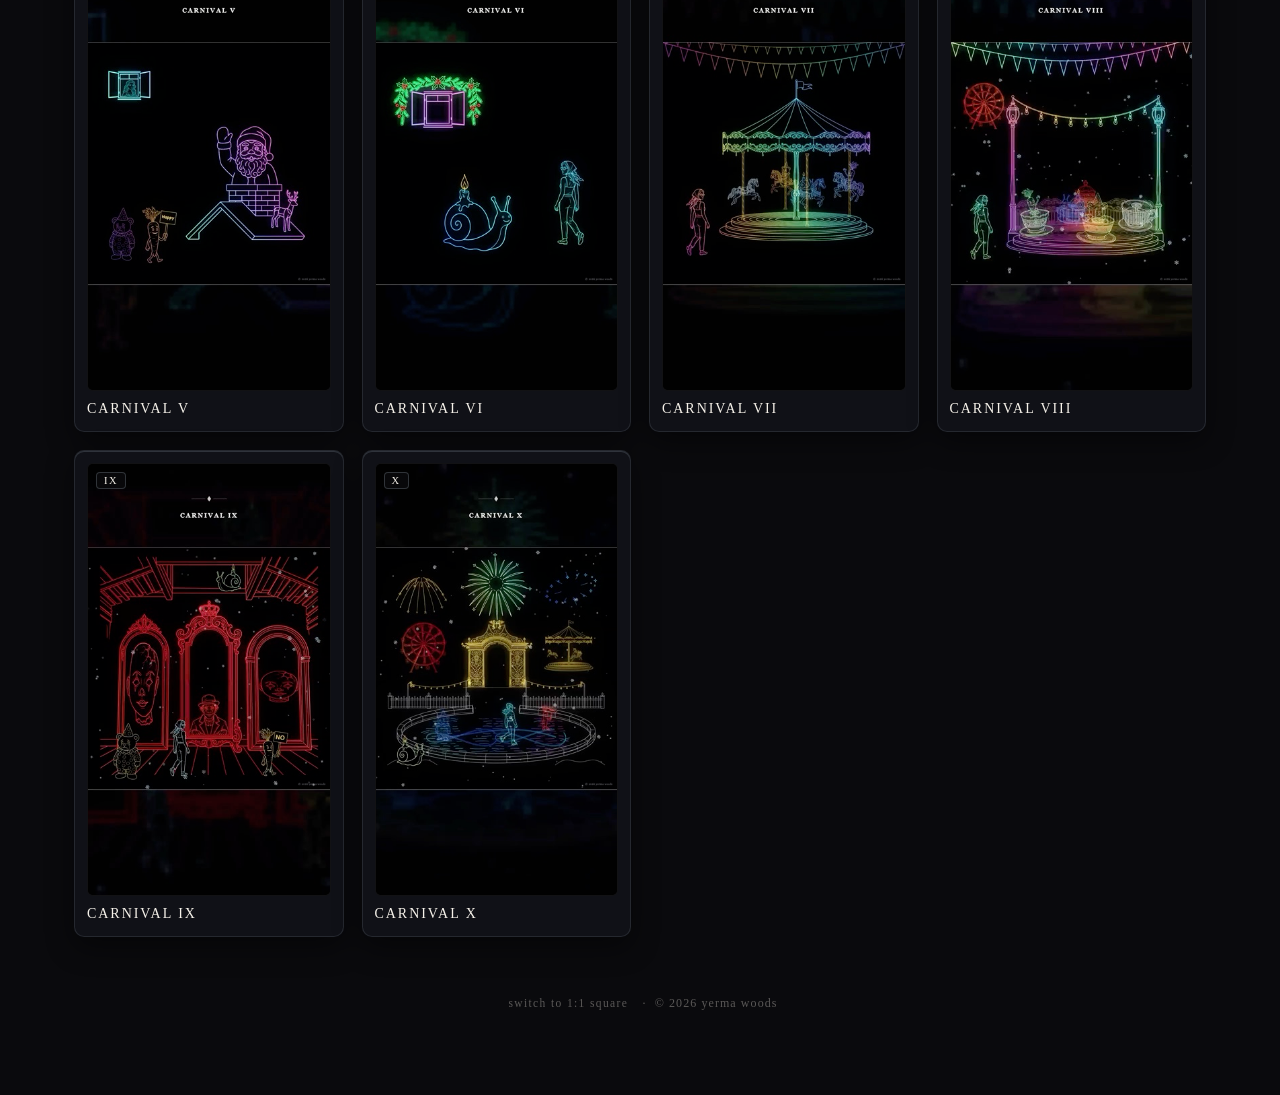
==== commit 934adb20: "Strip eyebrow above CARNIVAL header and deduplicate top nav for minimalist gallery layout" ====
--- a/carnival/index.html
+++ b/carnival/index.html
@@ -412,7 +412,6 @@
 
   <main class="shell">
     <header>
-      <div class="eyebrow">Screening Room</div>
       <h1>CARNIVAL</h1>
       <div class="filigree" aria-hidden="true">
         <svg width="46" height="20" viewBox="0 0 46 20" fill="none" stroke="currentColor" stroke-width="1.15">
@@ -536,14 +535,40 @@
       const ep = EPISODES[currentIdx];
       stageTitle.textContent = ep.title;
       mainPlayer.setAttribute("aria-label", `${ep.title} — ${ep.sub}`);
-      mainPlayer.poster = posterFor(ep);
+
+      const isSeamlessSwap = autoplay || resumeTime !== null;
+      if (isSeamlessSwap) {
+        mainPlayer.removeAttribute("poster");
+        mainPlayer.style.opacity = "0";
+        mainPlayer.style.transition = "opacity 0.14s ease";
+      } else {
+        mainPlayer.poster = posterFor(ep);
+        mainPlayer.style.opacity = "1";
+      }
+
+      const revealPlayer = () => { mainPlayer.style.opacity = "1"; };
       mainPlayer.src = srcFor(ep);
-      if (resumeTime !== null && resumeTime > 0) {
+
+      if (resumeTime !== null) {
+        const targetT = Math.max(0.001, resumeTime);
         mainPlayer.addEventListener("loadedmetadata", function onMeta() {
           mainPlayer.removeEventListener("loadedmetadata", onMeta);
-          mainPlayer.currentTime = Math.min(resumeTime, Math.max(0, (mainPlayer.duration || resumeTime) - 0.1));
+          const clamped = Math.min(targetT, Math.max(0, (mainPlayer.duration || targetT) - 0.08));
+          mainPlayer.addEventListener("seeked", function onSeeked() {
+            mainPlayer.removeEventListener("seeked", onSeeked);
+            revealPlayer();
+            if (autoplay) mainPlayer.play().catch(() => {});
+          });
+          mainPlayer.currentTime = clamped;
         });
+      } else if (autoplay) {
+        mainPlayer.addEventListener("loadeddata", function onData() {
+          mainPlayer.removeEventListener("loadeddata", onData);
+          revealPlayer();
+        });
+        mainPlayer.play().catch(() => { revealPlayer(); });
       }
+
       const fullTitle = `${ep.title} — CARNIVAL`;
       const fullDesc = `${ep.title} by yerma woods: ${ep.sub}.`;
       const absPoster = `https://quietprotest.org/carnival/posters/sq_${ep.roman}.jpg`;
@@ -558,14 +583,12 @@
       document.querySelectorAll(".ep-card").forEach((el, i) => {
         el.classList.toggle("current", i === currentIdx);
       });
-      if (autoplay) {
-        mainPlayer.play().catch(() => {});
-      }
     }
 
     function toggleFormat() {
       const wasPlaying = !mainPlayer.paused;
-      const savedTime = mainPlayer.currentTime || 0;
+      const hasInteracted = wasPlaying || mainPlayer.currentTime > 0 || !mainPlayer.hasAttribute("poster");
+      const savedTime = hasInteracted ? (mainPlayer.currentTime || 0) : null;
       currentMode = currentMode === "vFull" ? "sq" : "vFull";
       const isVert = currentMode === "vFull";
       theaterCard.classList.toggle("vertical-stage", isVert);
